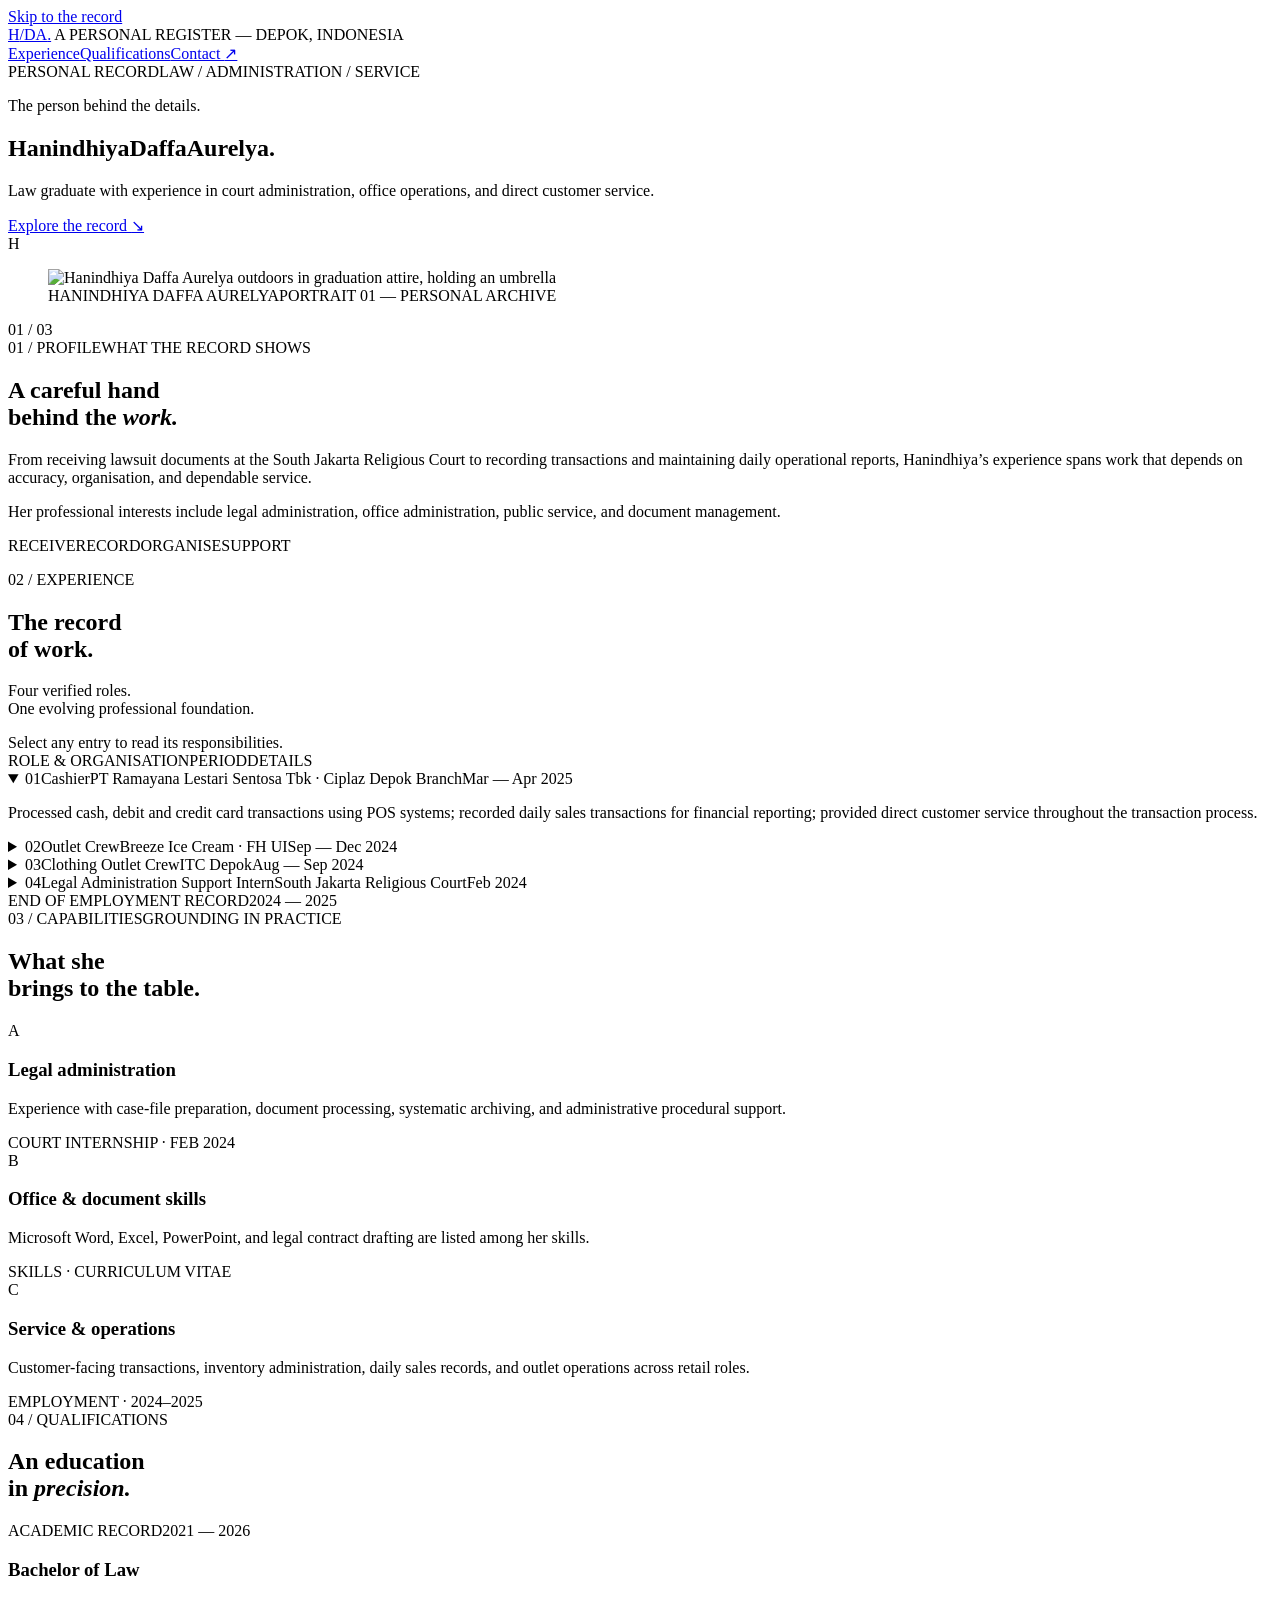
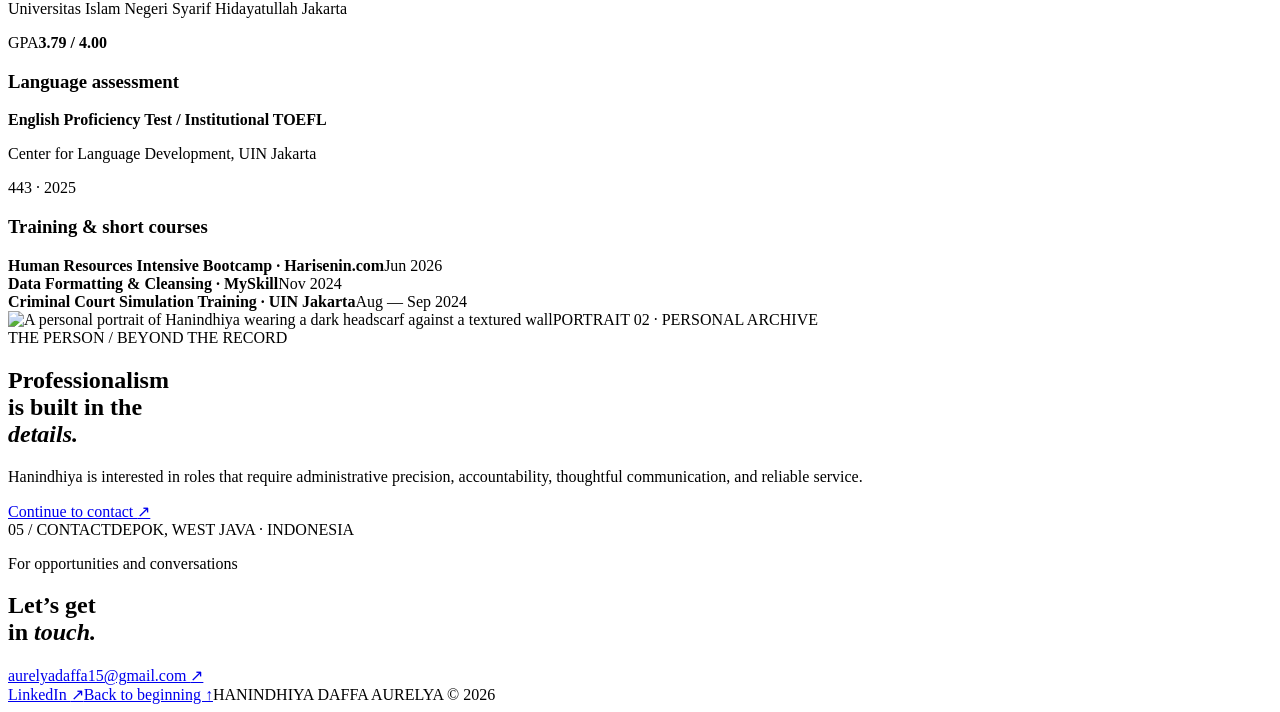
==== index.html @ 8f19258e "feat: initialize Hanindhiya Aurelya personal register" ====
<!doctype html>
<html lang="en">
<head>
  <meta charset="utf-8">
  <meta name="viewport" content="width=device-width, initial-scale=1">
  <meta name="theme-color" content="#27171e">
  <meta name="description" content="Hanindhiya Daffa Aurelya — law graduate with experience in legal administration, office operations and customer service. Explore her professional record and qualifications.">
  <meta name="color-scheme" content="light">
  <meta property="og:type" content="website">
  <meta property="og:title" content="Hanindhiya Daffa Aurelya — A Personal Register">
  <meta property="og:description" content="Legal administration, service and operations. An evidence-led professional record.">
  <meta property="og:image" content="assets/aurel-graduation.webp">
  <title>Hanindhiya Daffa Aurelya — Personal Register</title>
  <link rel="icon" type="image/svg+xml" href="assets/mark.svg">
  <link rel="preload" href="assets/aurel-graduation.webp" as="image" type="image/webp">
  <link rel="stylesheet" href="styles.css">
  <script src="app.js" defer></script>
</head>
<body>
  <a class="skip-link" href="#main">Skip to the record</a>
  <div class="read-progress" aria-hidden="true"><span id="read-progress"></span></div>
  <header class="site-header" id="top">
    <a class="wordmark" href="#top" aria-label="Hanindhiya Daffa Aurelya, return to top">H<span class="wordmark-split">/</span>DA<span class="wordmark-dot">.</span></a>
    <span class="header-context">A PERSONAL REGISTER <span class="header-dash">—</span> DEPOK, INDONESIA</span>
    <nav class="site-nav" aria-label="Primary navigation">
      <a href="#work">Experience</a><a href="#qualifications">Qualifications</a><a class="nav-contact" href="#contact">Contact <span aria-hidden="true">↗</span></a>
    </nav>
  </header>

  <main id="main">
    <section class="opening" aria-labelledby="client-name">
      <div class="opening-left">
        <div class="identity-topline"><span>PERSONAL RECORD</span><span>LAW / ADMINISTRATION / SERVICE</span></div>
        <div class="opening-title">
          <p class="introduction">The person behind the details.</p>
          <h1 id="client-name"><span>Hanindhiya</span><span>Daffa</span><span>Aurelya<span class="title-stop">.</span></span></h1>
        </div>
        <div class="opening-foot">
          <p>Law graduate with experience in court administration, office operations, and direct customer service.</p>
          <a class="text-action" href="#work">Explore the record <span aria-hidden="true">↘</span></a>
        </div>
      </div>
      <div class="opening-portrait">
        <div class="photo-backdrop" aria-hidden="true"><span class="ornament">H</span></div>
        <figure class="opening-figure">
          <img src="assets/aurel-graduation.webp" alt="Hanindhiya Daffa Aurelya outdoors in graduation attire, holding an umbrella" width="530" height="800" fetchpriority="high">
          <figcaption><span>HANINDHIYA DAFFA AURELYA</span><span>PORTRAIT 01 — PERSONAL ARCHIVE</span></figcaption>
        </figure>
        <span class="portrait-index" aria-hidden="true">01 / 03</span>
      </div>
    </section>

    <section class="statement" id="profile" aria-labelledby="statement-heading">
      <div class="statement-index"><span>01 / PROFILE</span><span>WHAT THE RECORD SHOWS</span></div>
      <div class="statement-content">
        <h2 id="statement-heading">A careful hand<br>behind the <em>work.</em></h2>
        <div class="statement-copy">
          <p>From receiving lawsuit documents at the South Jakarta Religious Court to recording transactions and maintaining daily operational reports, Hanindhiya’s experience spans work that depends on accuracy, organisation, and dependable service.</p>
          <p>Her professional interests include legal administration, office administration, public service, and document management.</p>
        </div>
      </div>
      <div class="statement-tail" aria-hidden="true"><span>RECEIVE</span><span>RECORD</span><span>ORGANISE</span><span>SUPPORT</span></div>
    </section>

    <section class="record-section" id="work" aria-labelledby="work-title">
      <div class="section-rail">
        <p class="rail-num">02 / EXPERIENCE</p>
        <h2 id="work-title">The record<br>of work<span class="red-stop">.</span></h2>
        <p class="rail-note">Four verified roles.<br>One evolving professional foundation.</p>
        <span class="rail-guidance">Select any entry to read its responsibilities.</span>
      </div>
      <div class="work-ledger">
        <div class="ledger-heading"><span>ROLE & ORGANISATION</span><span>PERIOD</span><span class="ledger-third">DETAILS</span></div>
        <details class="job" open>
          <summary><span class="job-main"><span class="job-count">01</span><span class="job-title">Cashier</span><span class="job-place">PT Ramayana Lestari Sentosa Tbk · Ciplaz Depok Branch</span></span><span class="job-date">Mar — Apr 2025</span><span class="job-toggle" aria-hidden="true"></span></summary>
          <div class="job-content"><p>Processed cash, debit and credit card transactions using POS systems; recorded daily sales transactions for financial reporting; provided direct customer service throughout the transaction process.</p></div>
        </details>
        <details class="job">
          <summary><span class="job-main"><span class="job-count">02</span><span class="job-title">Outlet Crew</span><span class="job-place">Breeze Ice Cream · FH UI</span></span><span class="job-date">Sep — Dec 2024</span><span class="job-toggle" aria-hidden="true"></span></summary>
          <div class="job-content"><p>Served customers, handled sales transactions, supported outlet operations, prepared daily inventory and sales reports, and collaborated with the service team to maintain an orderly space.</p></div>
        </details>
        <details class="job">
          <summary><span class="job-main"><span class="job-count">03</span><span class="job-title">Clothing Outlet Crew</span><span class="job-place">ITC Depok</span></span><span class="job-date">Aug — Sep 2024</span><span class="job-toggle" aria-hidden="true"></span></summary>
          <div class="job-content"><p>Supported day-to-day store operations, assisted customers and sales transactions, and compiled daily reports on inventory stock and sales outcomes.</p></div>
        </details>
        <details class="job">
          <summary><span class="job-main"><span class="job-count">04</span><span class="job-title">Legal Administration Support Intern</span><span class="job-place">South Jakarta Religious Court</span></span><span class="job-date">Feb 2024</span><span class="job-toggle" aria-hidden="true"></span></summary>
          <div class="job-content"><p>Assisted with receiving lawsuits and verifying document completeness. Prepared, processed, and managed case files; supported systematic document archiving and adherence to court administrative procedures.</p></div>
        </details>
        <div class="ledger-bottom"><span>END OF EMPLOYMENT RECORD</span><span>2024 — 2025</span></div>
      </div>
    </section>

    <section class="skills-section" id="practice" aria-labelledby="skills-title">
      <div class="skills-label"><span>03 / CAPABILITIES</span><span>GROUNDING IN PRACTICE</span></div>
      <h2 id="skills-title">What she<br>brings to the table.</h2>
      <div class="capability-grid">
        <article class="capability"><span class="capability-mark">A</span><h3>Legal administration</h3><p>Experience with case-file preparation, document processing, systematic archiving, and administrative procedural support.</p><span class="capability-proof">COURT INTERNSHIP · FEB 2024</span></article>
        <article class="capability"><span class="capability-mark">B</span><h3>Office & document skills</h3><p>Microsoft Word, Excel, PowerPoint, and legal contract drafting are listed among her skills.</p><span class="capability-proof">SKILLS · CURRICULUM VITAE</span></article>
        <article class="capability"><span class="capability-mark">C</span><h3>Service & operations</h3><p>Customer-facing transactions, inventory administration, daily sales records, and outlet operations across retail roles.</p><span class="capability-proof">EMPLOYMENT · 2024–2025</span></article>
      </div>
    </section>

    <section class="qualifications" id="qualifications" aria-labelledby="qual-title">
      <div class="qualification-header"><span>04 / QUALIFICATIONS</span><h2 id="qual-title">An education<br>in <em>precision.</em></h2></div>
      <div class="qualification-body">
        <div class="education-card"><div class="edu-heading"><span>ACADEMIC RECORD</span><span>2021 — 2026</span></div><h3>Bachelor of Law</h3><p>Universitas Islam Negeri Syarif Hidayatullah Jakarta</p><div class="gpa"><span>GPA</span><strong>3.79<span> / 4.00</span></strong></div></div>
        <div class="qual-detail">
          <div class="qual-block"><h3>Language assessment</h3><div class="qual-row"><div><strong>English Proficiency Test / Institutional TOEFL</strong><p>Center for Language Development, UIN Jakarta</p></div><span>443 · 2025</span></div></div>
          <div class="qual-block"><h3>Training & short courses</h3>
            <div class="qual-row"><strong>Human Resources Intensive Bootcamp · Harisenin.com</strong><span>Jun 2026</span></div>
            <div class="qual-row"><strong>Data Formatting & Cleansing · MySkill</strong><span>Nov 2024</span></div>
            <div class="qual-row"><strong>Criminal Court Simulation Training · UIN Jakarta</strong><span>Aug — Sep 2024</span></div>
          </div>
        </div>
      </div>
    </section>

    <section class="closer" aria-labelledby="closer-title">
      <div class="closer-photo"><img src="assets/aurel-portrait.webp" alt="A personal portrait of Hanindhiya wearing a dark headscarf against a textured wall" width="600" height="800" loading="lazy"><span>PORTRAIT 02 · PERSONAL ARCHIVE</span></div>
      <div class="closer-message"><span class="closer-index">THE PERSON / BEYOND THE RECORD</span><h2 id="closer-title">Professionalism<br>is built in the<br><em>details.</em></h2><p>Hanindhiya is interested in roles that require administrative precision, accountability, thoughtful communication, and reliable service.</p><a class="closer-link" href="#contact">Continue to contact <span aria-hidden="true">↗</span></a></div>
    </section>
  </main>

  <footer class="contact" id="contact">
    <div class="contact-top"><span>05 / CONTACT</span><span>DEPOK, WEST JAVA · INDONESIA</span></div>
    <div class="contact-main"><p>For opportunities and conversations</p><h2>Let’s get<br>in <em>touch.</em></h2><a class="email-link" href="mailto:aurelyadaffa15@gmail.com">aurelyadaffa15@gmail.com <span aria-hidden="true">↗</span></a></div>
    <div class="contact-bottom"><a href="https://www.linkedin.com/in/hanindhiya-daffa-aurelya" target="_blank" rel="noopener noreferrer">LinkedIn <span aria-hidden="true">↗</span></a><a href="#top">Back to beginning ↑</a><span>HANINDHIYA DAFFA AURELYA © <span id="year">2026</span></span></div>
  </footer>
</body>
</html>
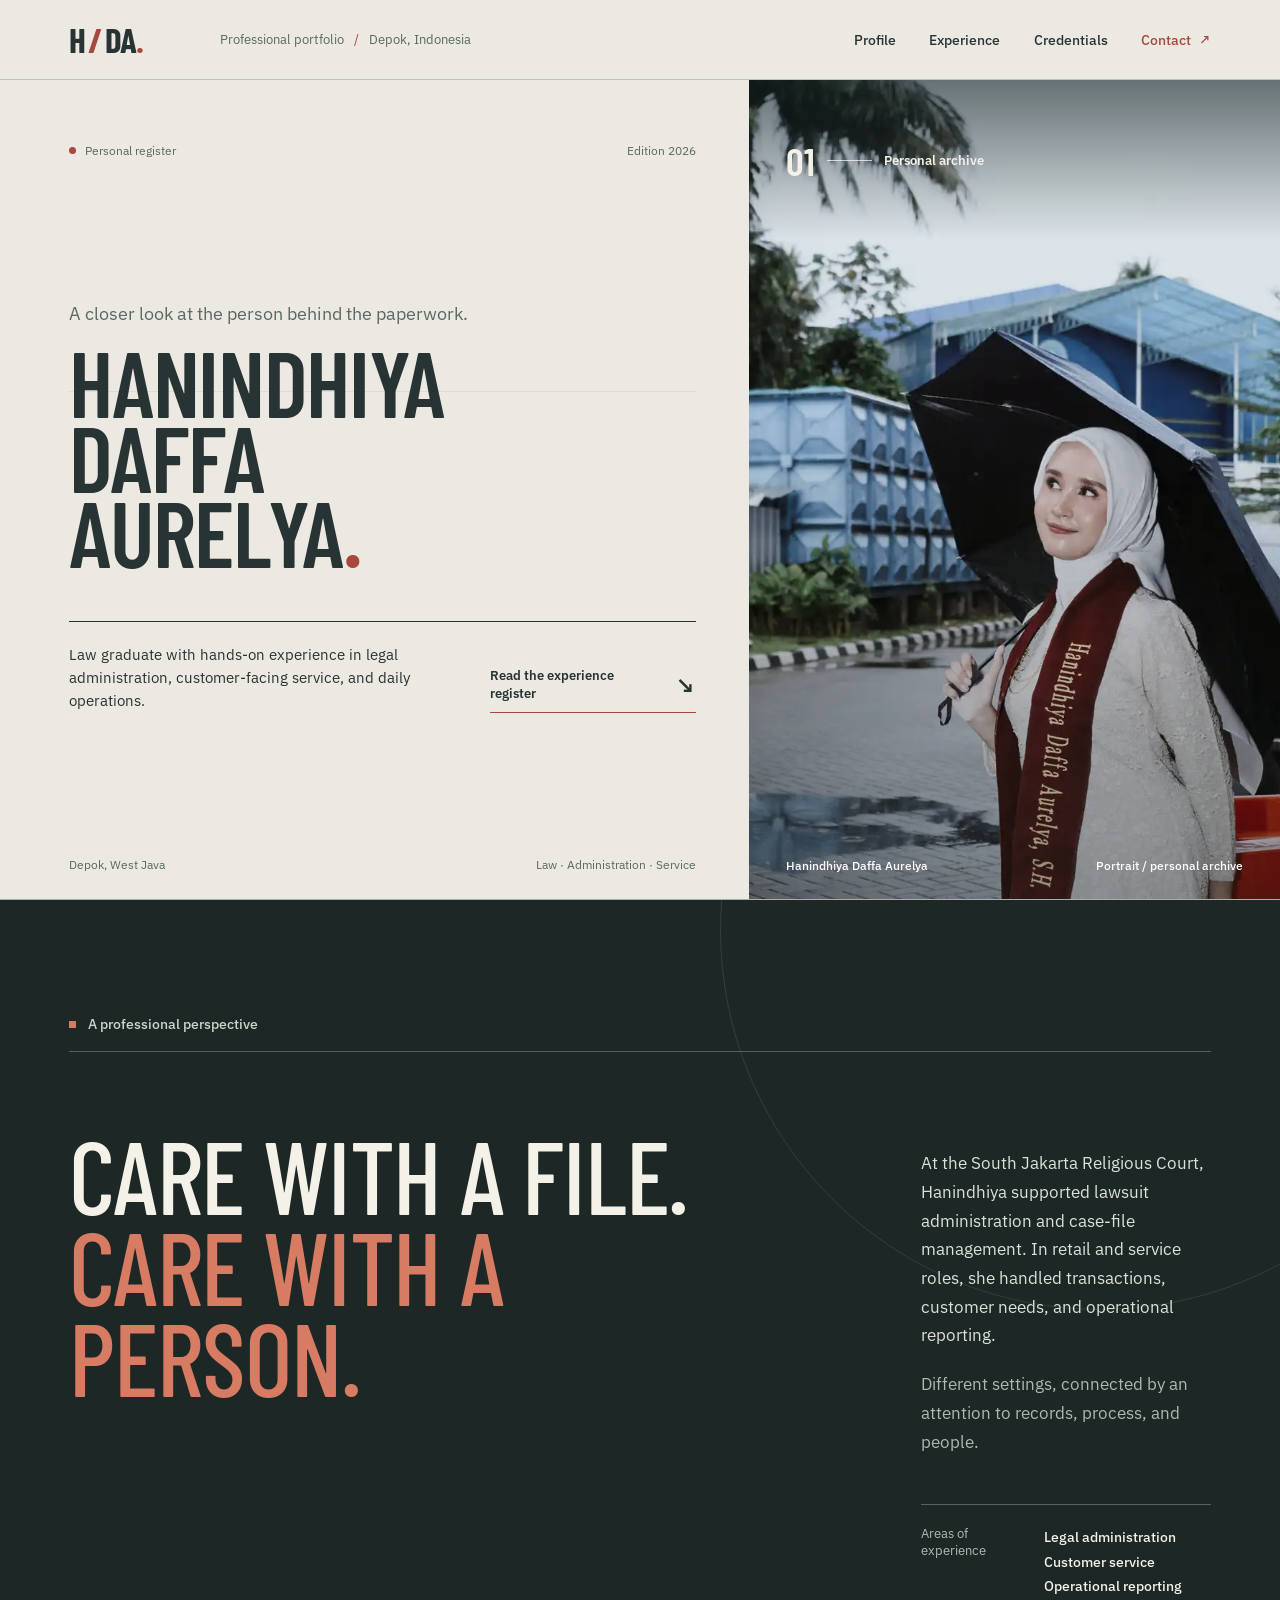
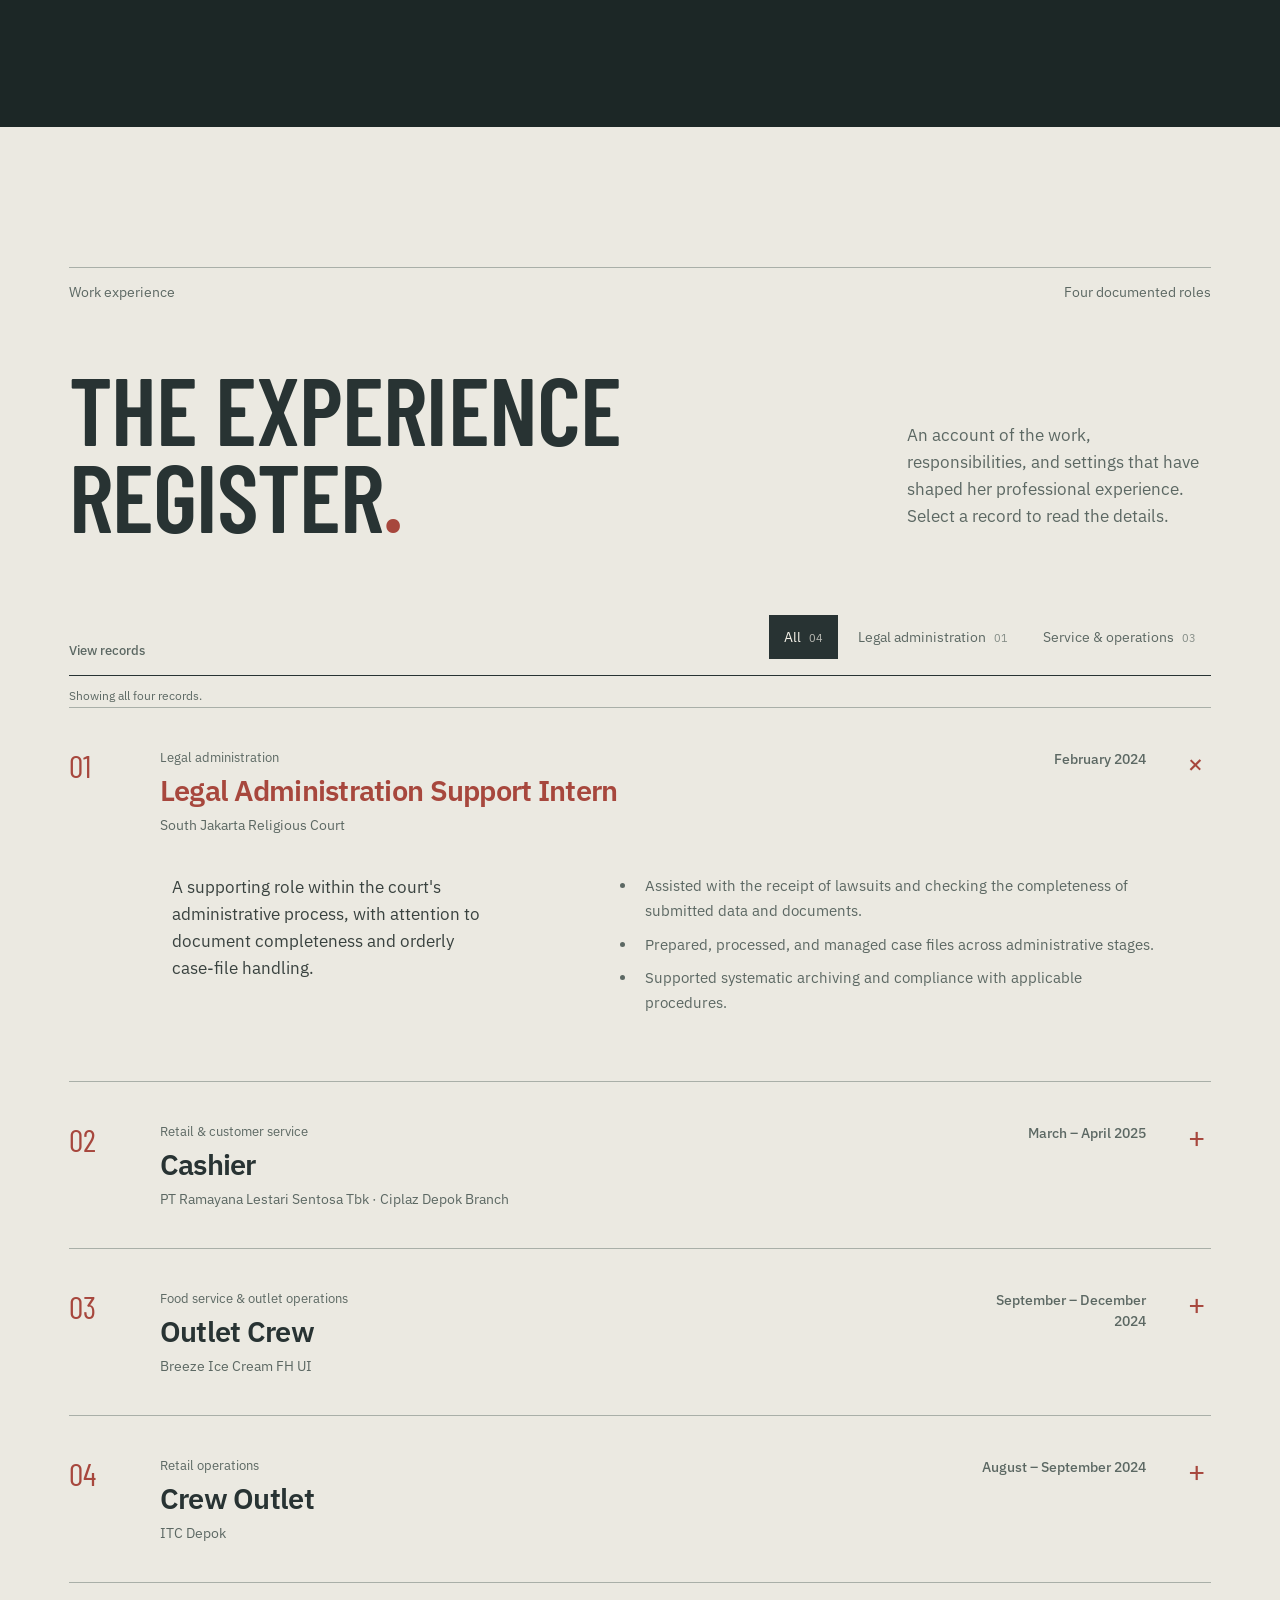
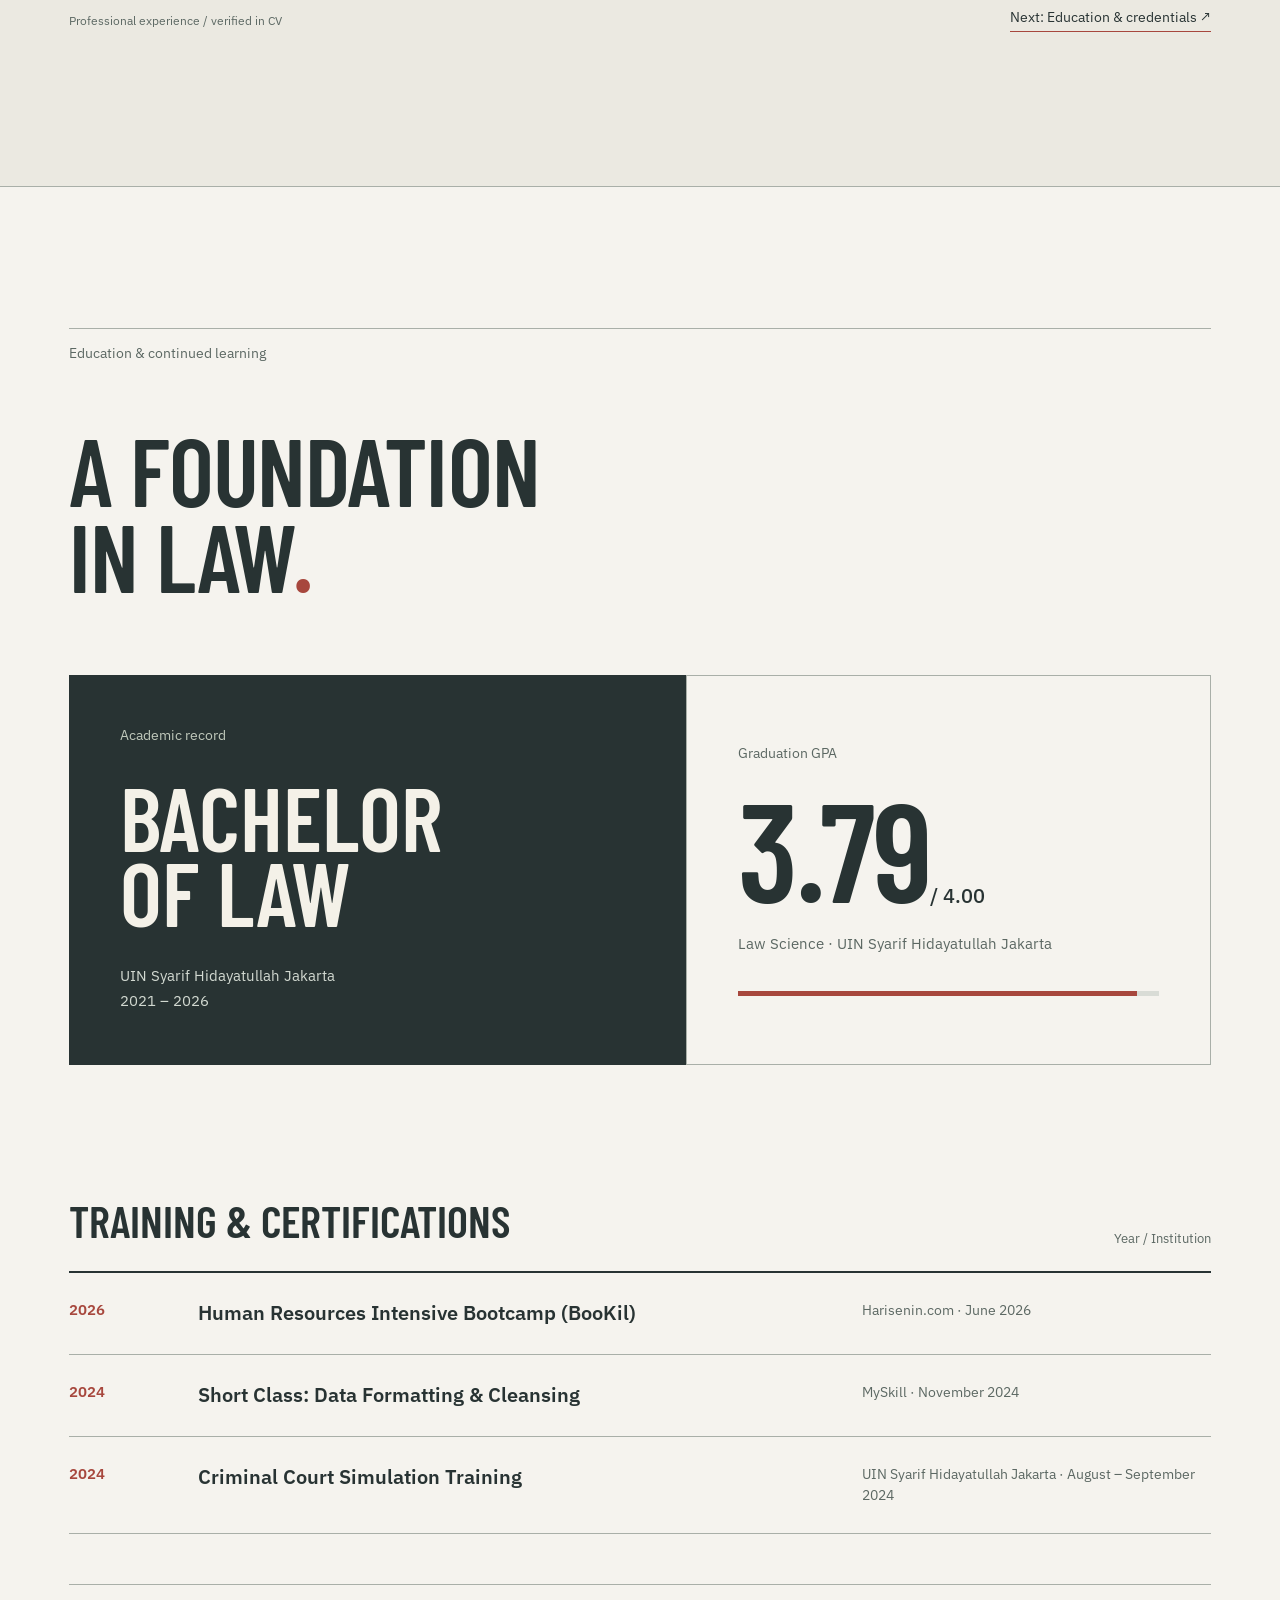
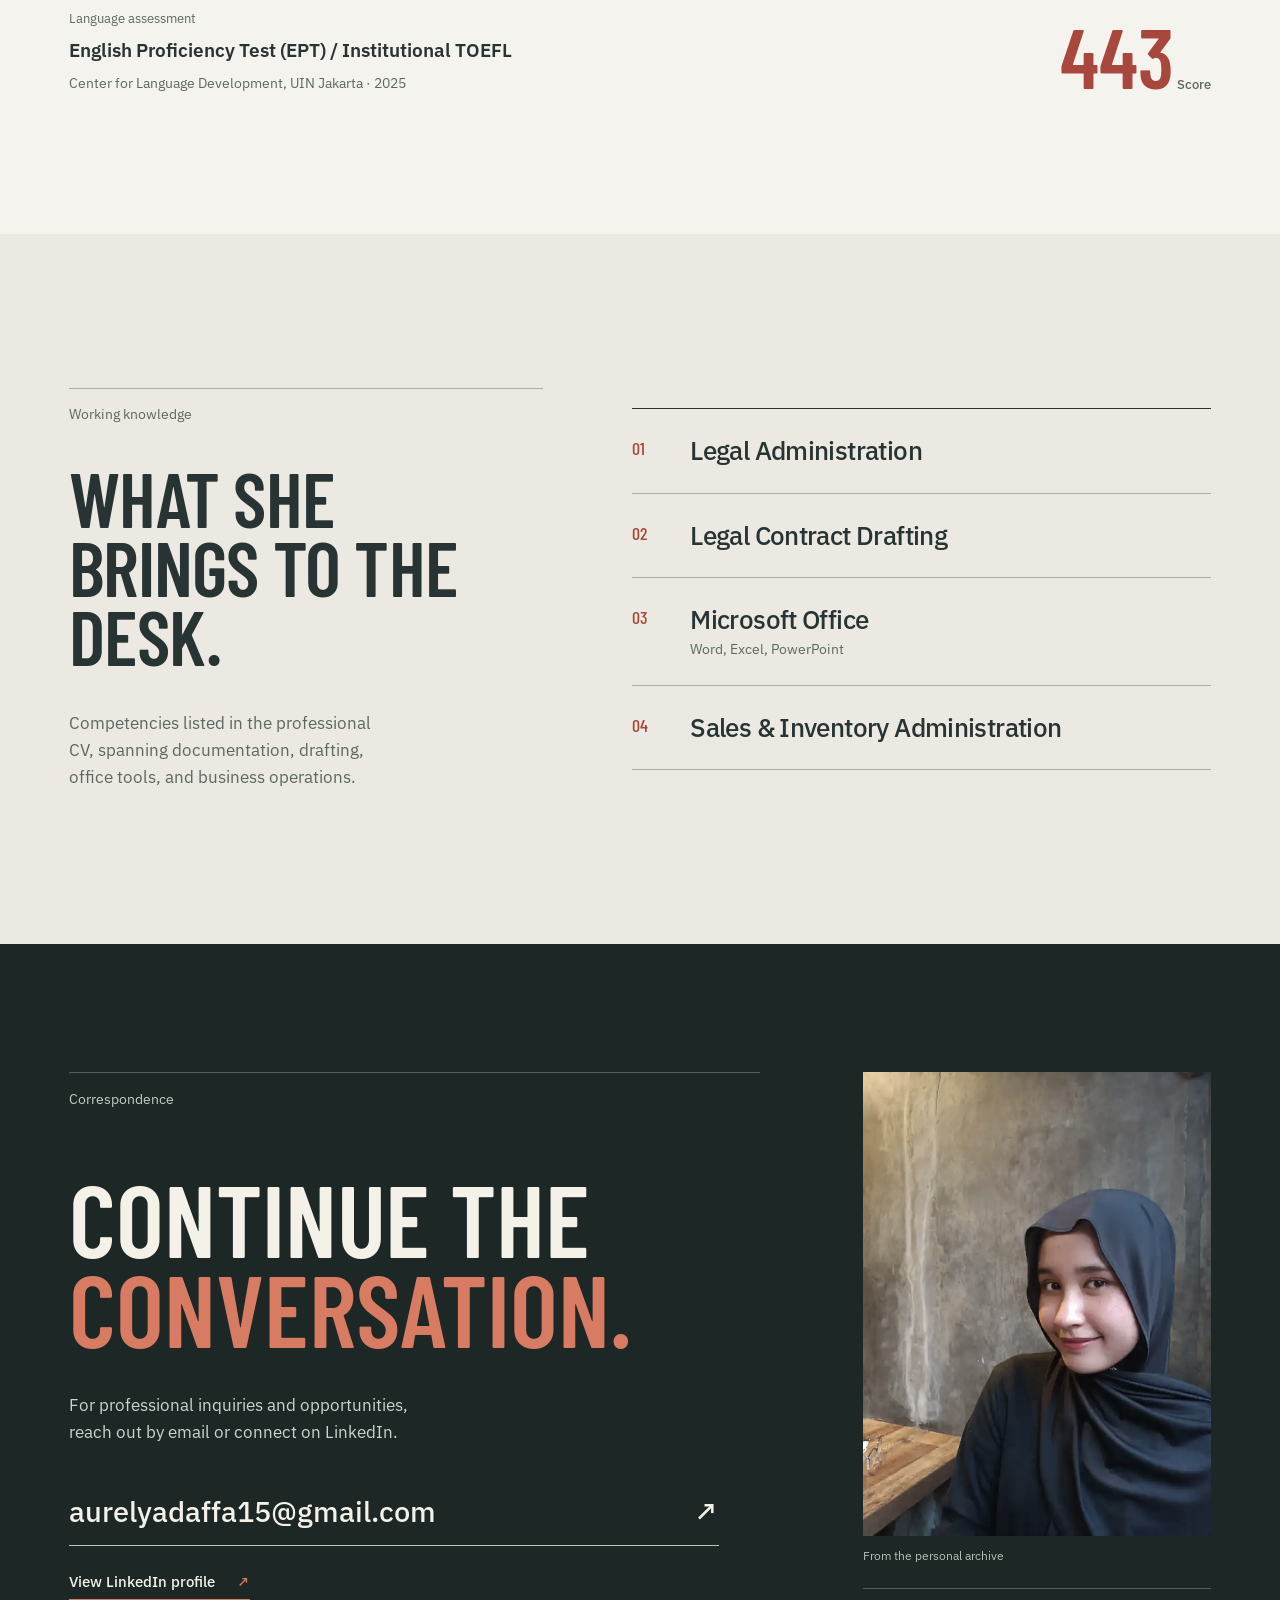
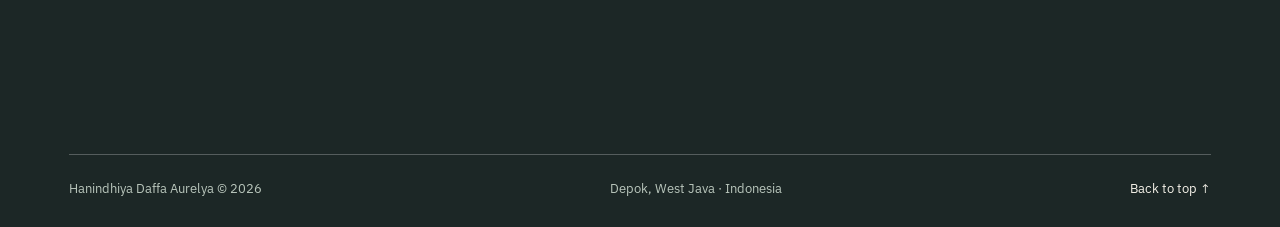
==== commit 8fabde52: "feat: deliver Aurelya professional register portfolio with verified CV content and Design OS QA" ====
--- a/index.html
+++ b/index.html
@@ -3,129 +3,128 @@
 <head>
   <meta charset="utf-8">
   <meta name="viewport" content="width=device-width, initial-scale=1">
-  <meta name="theme-color" content="#27171e">
-  <meta name="description" content="Hanindhiya Daffa Aurelya — law graduate with experience in legal administration, office operations and customer service. Explore her professional record and qualifications.">
-  <meta name="color-scheme" content="light">
+  <meta name="theme-color" content="#ebe9e1">
+  <meta name="description" content="Hanindhiya Daffa Aurelya is a law graduate from UIN Syarif Hidayatullah Jakarta with experience in court administration, customer service, and operations.">
   <meta property="og:type" content="website">
-  <meta property="og:title" content="Hanindhiya Daffa Aurelya — A Personal Register">
-  <meta property="og:description" content="Legal administration, service and operations. An evidence-led professional record.">
-  <meta property="og:image" content="assets/aurel-graduation.webp">
-  <title>Hanindhiya Daffa Aurelya — Personal Register</title>
+  <meta property="og:title" content="Hanindhiya Daffa Aurelya — The Personal Register">
+  <meta property="og:description" content="A professional record of legal administration, service and operations.">
+  <meta property="og:image" content="assets/aurelya-portrait.webp">
+  <title>Hanindhiya Daffa Aurelya — The Personal Register</title>
   <link rel="icon" type="image/svg+xml" href="assets/mark.svg">
-  <link rel="preload" href="assets/aurel-graduation.webp" as="image" type="image/webp">
+  <link rel="preconnect" href="https://fonts.googleapis.com">
+  <link rel="preconnect" href="https://fonts.gstatic.com" crossorigin>
+  <link href="https://fonts.googleapis.com/css2?family=Barlow+Condensed:wght@500;600;700&family=IBM+Plex+Sans:wght@400;500;600;700&display=swap" rel="stylesheet">
+  <link rel="preload" href="assets/aurelya-portrait.webp" as="image" type="image/webp">
   <link rel="stylesheet" href="styles.css">
   <script src="app.js" defer></script>
 </head>
 <body>
-  <a class="skip-link" href="#main">Skip to the record</a>
-  <div class="read-progress" aria-hidden="true"><span id="read-progress"></span></div>
+  <a class="skip-link" href="#main">Skip to main content</a>
+  <div class="reading-track" aria-hidden="true"><span id="reading-progress"></span></div>
   <header class="site-header" id="top">
-    <a class="wordmark" href="#top" aria-label="Hanindhiya Daffa Aurelya, return to top">H<span class="wordmark-split">/</span>DA<span class="wordmark-dot">.</span></a>
-    <span class="header-context">A PERSONAL REGISTER <span class="header-dash">—</span> DEPOK, INDONESIA</span>
-    <nav class="site-nav" aria-label="Primary navigation">
-      <a href="#work">Experience</a><a href="#qualifications">Qualifications</a><a class="nav-contact" href="#contact">Contact <span aria-hidden="true">↗</span></a>
+    <a class="brand" href="#top" aria-label="Hanindhiya Daffa Aurelya, home">H<span class="brand-divider">/</span>DA<span class="brand-period">.</span></a>
+    <p class="header-note">Professional portfolio <span aria-hidden="true">/</span> Depok, Indonesia</p>
+    <nav class="main-nav" id="main-nav" aria-label="Main navigation">
+      <a href="#profile">Profile</a>
+      <a href="#experience">Experience</a>
+      <a href="#credentials">Credentials</a>
+      <a class="nav-last" href="#contact">Contact <span aria-hidden="true">↗</span></a>
     </nav>
+    <button class="menu-button" id="menu-button" type="button" aria-controls="main-nav" aria-expanded="false"><span class="menu-text">Menu</span><span class="menu-symbol" aria-hidden="true">☰</span></button>
   </header>
-
   <main id="main">
-    <section class="opening" aria-labelledby="client-name">
-      <div class="opening-left">
-        <div class="identity-topline"><span>PERSONAL RECORD</span><span>LAW / ADMINISTRATION / SERVICE</span></div>
-        <div class="opening-title">
-          <p class="introduction">The person behind the details.</p>
-          <h1 id="client-name"><span>Hanindhiya</span><span>Daffa</span><span>Aurelya<span class="title-stop">.</span></span></h1>
+    <section class="hero" aria-labelledby="hero-name">
+      <div class="hero-copy">
+        <div class="hero-kicker"><span>Personal register</span><span>Edition 2026</span></div>
+        <p class="hero-preface">A closer look at the person behind the paperwork.</p>
+        <h1 id="hero-name"><span>Hanindhiya</span><span>Daffa</span><span>Aurelya<span class="name-dot">.</span></span></h1>
+        <div class="hero-description">
+          <p>Law graduate with hands-on experience in legal administration, customer-facing service, and daily operations.</p>
+          <a class="direction-link" href="#experience"><span>Read the experience register</span><span class="direction-arrow" aria-hidden="true">↘</span></a>
         </div>
-        <div class="opening-foot">
-          <p>Law graduate with experience in court administration, office operations, and direct customer service.</p>
-          <a class="text-action" href="#work">Explore the record <span aria-hidden="true">↘</span></a>
-        </div>
+        <div class="hero-bottomline"><span>Depok, West Java</span><span>Law · Administration · Service</span></div>
       </div>
-      <div class="opening-portrait">
-        <div class="photo-backdrop" aria-hidden="true"><span class="ornament">H</span></div>
-        <figure class="opening-figure">
-          <img src="assets/aurel-graduation.webp" alt="Hanindhiya Daffa Aurelya outdoors in graduation attire, holding an umbrella" width="530" height="800" fetchpriority="high">
-          <figcaption><span>HANINDHIYA DAFFA AURELYA</span><span>PORTRAIT 01 — PERSONAL ARCHIVE</span></figcaption>
-        </figure>
-        <span class="portrait-index" aria-hidden="true">01 / 03</span>
-      </div>
+      <figure class="hero-portrait">
+        <img src="assets/aurelya-portrait.webp" width="756" height="1140" alt="Hanindhiya Daffa Aurelya in graduation attire, standing outside with an umbrella" fetchpriority="high">
+        <div class="portrait-marker" aria-hidden="true"><span>01</span><span class="marker-line"></span><span>Personal archive</span></div>
+        <figcaption><span>Hanindhiya Daffa Aurelya</span><span>Portrait / personal archive</span></figcaption>
+      </figure>
     </section>
 
-    <section class="statement" id="profile" aria-labelledby="statement-heading">
-      <div class="statement-index"><span>01 / PROFILE</span><span>WHAT THE RECORD SHOWS</span></div>
-      <div class="statement-content">
-        <h2 id="statement-heading">A careful hand<br>behind the <em>work.</em></h2>
-        <div class="statement-copy">
-          <p>From receiving lawsuit documents at the South Jakarta Religious Court to recording transactions and maintaining daily operational reports, Hanindhiya’s experience spans work that depends on accuracy, organisation, and dependable service.</p>
-          <p>Her professional interests include legal administration, office administration, public service, and document management.</p>
-        </div>
-      </div>
-      <div class="statement-tail" aria-hidden="true"><span>RECEIVE</span><span>RECORD</span><span>ORGANISE</span><span>SUPPORT</span></div>
-    </section>
-
-    <section class="record-section" id="work" aria-labelledby="work-title">
-      <div class="section-rail">
-        <p class="rail-num">02 / EXPERIENCE</p>
-        <h2 id="work-title">The record<br>of work<span class="red-stop">.</span></h2>
-        <p class="rail-note">Four verified roles.<br>One evolving professional foundation.</p>
-        <span class="rail-guidance">Select any entry to read its responsibilities.</span>
-      </div>
-      <div class="work-ledger">
-        <div class="ledger-heading"><span>ROLE & ORGANISATION</span><span>PERIOD</span><span class="ledger-third">DETAILS</span></div>
-        <details class="job" open>
-          <summary><span class="job-main"><span class="job-count">01</span><span class="job-title">Cashier</span><span class="job-place">PT Ramayana Lestari Sentosa Tbk · Ciplaz Depok Branch</span></span><span class="job-date">Mar — Apr 2025</span><span class="job-toggle" aria-hidden="true"></span></summary>
-          <div class="job-content"><p>Processed cash, debit and credit card transactions using POS systems; recorded daily sales transactions for financial reporting; provided direct customer service throughout the transaction process.</p></div>
-        </details>
-        <details class="job">
-          <summary><span class="job-main"><span class="job-count">02</span><span class="job-title">Outlet Crew</span><span class="job-place">Breeze Ice Cream · FH UI</span></span><span class="job-date">Sep — Dec 2024</span><span class="job-toggle" aria-hidden="true"></span></summary>
-          <div class="job-content"><p>Served customers, handled sales transactions, supported outlet operations, prepared daily inventory and sales reports, and collaborated with the service team to maintain an orderly space.</p></div>
-        </details>
-        <details class="job">
-          <summary><span class="job-main"><span class="job-count">03</span><span class="job-title">Clothing Outlet Crew</span><span class="job-place">ITC Depok</span></span><span class="job-date">Aug — Sep 2024</span><span class="job-toggle" aria-hidden="true"></span></summary>
-          <div class="job-content"><p>Supported day-to-day store operations, assisted customers and sales transactions, and compiled daily reports on inventory stock and sales outcomes.</p></div>
-        </details>
-        <details class="job">
-          <summary><span class="job-main"><span class="job-count">04</span><span class="job-title">Legal Administration Support Intern</span><span class="job-place">South Jakarta Religious Court</span></span><span class="job-date">Feb 2024</span><span class="job-toggle" aria-hidden="true"></span></summary>
-          <div class="job-content"><p>Assisted with receiving lawsuits and verifying document completeness. Prepared, processed, and managed case files; supported systematic document archiving and adherence to court administrative procedures.</p></div>
-        </details>
-        <div class="ledger-bottom"><span>END OF EMPLOYMENT RECORD</span><span>2024 — 2025</span></div>
-      </div>
-    </section>
-
-    <section class="skills-section" id="practice" aria-labelledby="skills-title">
-      <div class="skills-label"><span>03 / CAPABILITIES</span><span>GROUNDING IN PRACTICE</span></div>
-      <h2 id="skills-title">What she<br>brings to the table.</h2>
-      <div class="capability-grid">
-        <article class="capability"><span class="capability-mark">A</span><h3>Legal administration</h3><p>Experience with case-file preparation, document processing, systematic archiving, and administrative procedural support.</p><span class="capability-proof">COURT INTERNSHIP · FEB 2024</span></article>
-        <article class="capability"><span class="capability-mark">B</span><h3>Office & document skills</h3><p>Microsoft Word, Excel, PowerPoint, and legal contract drafting are listed among her skills.</p><span class="capability-proof">SKILLS · CURRICULUM VITAE</span></article>
-        <article class="capability"><span class="capability-mark">C</span><h3>Service & operations</h3><p>Customer-facing transactions, inventory administration, daily sales records, and outlet operations across retail roles.</p><span class="capability-proof">EMPLOYMENT · 2024–2025</span></article>
-      </div>
-    </section>
-
-    <section class="qualifications" id="qualifications" aria-labelledby="qual-title">
-      <div class="qualification-header"><span>04 / QUALIFICATIONS</span><h2 id="qual-title">An education<br>in <em>precision.</em></h2></div>
-      <div class="qualification-body">
-        <div class="education-card"><div class="edu-heading"><span>ACADEMIC RECORD</span><span>2021 — 2026</span></div><h3>Bachelor of Law</h3><p>Universitas Islam Negeri Syarif Hidayatullah Jakarta</p><div class="gpa"><span>GPA</span><strong>3.79<span> / 4.00</span></strong></div></div>
-        <div class="qual-detail">
-          <div class="qual-block"><h3>Language assessment</h3><div class="qual-row"><div><strong>English Proficiency Test / Institutional TOEFL</strong><p>Center for Language Development, UIN Jakarta</p></div><span>443 · 2025</span></div></div>
-          <div class="qual-block"><h3>Training & short courses</h3>
-            <div class="qual-row"><strong>Human Resources Intensive Bootcamp · Harisenin.com</strong><span>Jun 2026</span></div>
-            <div class="qual-row"><strong>Data Formatting & Cleansing · MySkill</strong><span>Nov 2024</span></div>
-            <div class="qual-row"><strong>Criminal Court Simulation Training · UIN Jakarta</strong><span>Aug — Sep 2024</span></div>
-          </div>
+    <section class="profile-band" id="profile" aria-labelledby="profile-heading">
+      <div class="band-index"><span class="index-dot" aria-hidden="true"></span> A professional perspective</div>
+      <div class="profile-grid">
+        <h2 id="profile-heading">Care with a file.<br><em>Care with a person.</em></h2>
+        <div class="profile-right">
+          <p>At the South Jakarta Religious Court, Hanindhiya supported lawsuit administration and case-file management. In retail and service roles, she handled transactions, customer needs, and operational reporting.</p>
+          <p>Different settings, connected by an attention to records, process, and people.</p>
+          <div class="profile-signature"><span>Areas of experience</span><strong>Legal administration<br>Customer service<br>Operational reporting</strong></div>
         </div>
       </div>
     </section>
 
-    <section class="closer" aria-labelledby="closer-title">
-      <div class="closer-photo"><img src="assets/aurel-portrait.webp" alt="A personal portrait of Hanindhiya wearing a dark headscarf against a textured wall" width="600" height="800" loading="lazy"><span>PORTRAIT 02 · PERSONAL ARCHIVE</span></div>
-      <div class="closer-message"><span class="closer-index">THE PERSON / BEYOND THE RECORD</span><h2 id="closer-title">Professionalism<br>is built in the<br><em>details.</em></h2><p>Hanindhiya is interested in roles that require administrative precision, accountability, thoughtful communication, and reliable service.</p><a class="closer-link" href="#contact">Continue to contact <span aria-hidden="true">↗</span></a></div>
+    <section class="experience section-wrap" id="experience" aria-labelledby="experience-heading">
+      <div class="section-heading">
+        <div class="section-top"><span>Work experience</span><span>Four documented roles</span></div>
+        <div class="section-heading-grid"><h2 id="experience-heading">The experience<br>register<span class="heading-period">.</span></h2><p>An account of the work, responsibilities, and settings that have shaped her professional experience. Select a record to read the details.</p></div>
+      </div>
+      <div class="filter-wrap" role="group" aria-label="Filter work experience">
+        <span class="filter-label">View records</span>
+        <div class="filter-buttons">
+          <button type="button" class="filter-button is-selected" data-filter="all" aria-pressed="true">All <small>04</small></button>
+          <button type="button" class="filter-button" data-filter="legal" aria-pressed="false">Legal administration <small>01</small></button>
+          <button type="button" class="filter-button" data-filter="service" aria-pressed="false">Service &amp; operations <small>03</small></button>
+        </div>
+      </div>
+      <p class="filter-status" id="filter-status" aria-live="polite">Showing all four records.</p>
+      <div class="register" id="work-register">
+        <details class="record" data-category="legal" open>
+          <summary><span class="record-number">01</span><span class="record-identity"><span class="record-sector">Legal administration</span><strong>Legal Administration Support Intern</strong><span class="record-place">South Jakarta Religious Court</span></span><span class="record-date">February 2024</span><span class="record-toggle" aria-hidden="true">+</span></summary>
+          <div class="record-detail"><div class="record-detail-intro">A supporting role within the court's administrative process, with attention to document completeness and orderly case-file handling.</div><ul><li>Assisted with the receipt of lawsuits and checking the completeness of submitted data and documents.</li><li>Prepared, processed, and managed case files across administrative stages.</li><li>Supported systematic archiving and compliance with applicable procedures.</li></ul></div>
+        </details>
+        <details class="record" data-category="service">
+          <summary><span class="record-number">02</span><span class="record-identity"><span class="record-sector">Retail &amp; customer service</span><strong>Cashier</strong><span class="record-place">PT Ramayana Lestari Sentosa Tbk · Ciplaz Depok Branch</span></span><span class="record-date">March – April 2025</span><span class="record-toggle" aria-hidden="true">+</span></summary>
+          <div class="record-detail"><div class="record-detail-intro">Daily customer transactions and transaction records in a retail environment.</div><ul><li>Operated POS machines for cash, debit, and credit transactions.</li><li>Recorded daily sales transactions for reporting.</li><li>Delivered direct customer service during checkout.</li></ul></div>
+        </details>
+        <details class="record" data-category="service">
+          <summary><span class="record-number">03</span><span class="record-identity"><span class="record-sector">Food service &amp; outlet operations</span><strong>Outlet Crew</strong><span class="record-place">Breeze Ice Cream FH UI</span></span><span class="record-date">September – December 2024</span><span class="record-toggle" aria-hidden="true">+</span></summary>
+          <div class="record-detail"><div class="record-detail-intro">Front-of-house service combined with daily outlet administration.</div><ul><li>Served customers and responded to their needs.</li><li>Handled transactions, supported outlet operations, and prepared inventory and sales reports.</li><li>Maintained the outlet environment and worked with the service team.</li></ul></div>
+        </details>
+        <details class="record" data-category="service">
+          <summary><span class="record-number">04</span><span class="record-identity"><span class="record-sector">Retail operations</span><strong>Crew Outlet</strong><span class="record-place">ITC Depok</span></span><span class="record-date">August – September 2024</span><span class="record-toggle" aria-hidden="true">+</span></summary>
+          <div class="record-detail"><div class="record-detail-intro">Store-floor operations and support for customer transactions and daily reporting.</div><ul><li>Supported clothing-store operations and customer service.</li><li>Assisted sales transactions and shopping experience.</li><li>Compiled daily stock and sales reports.</li></ul></div>
+        </details>
+      </div>
+      <div class="register-bottom"><span>Professional experience / verified in CV</span><a href="#credentials" class="underlined-link">Next: Education &amp; credentials <span aria-hidden="true">↗</span></a></div>
     </section>
+
+    <section class="credentials" id="credentials" aria-labelledby="credentials-heading">
+      <div class="credentials-head section-wrap"><span>Education &amp; continued learning</span><h2 id="credentials-heading">A foundation<br>in law<span class="heading-period">.</span></h2></div>
+      <div class="education-grid section-wrap">
+        <div class="education-statement"><span class="education-label">Academic record</span><strong class="education-degree">Bachelor<br>of Law</strong><p>UIN Syarif Hidayatullah Jakarta<br>2021 – 2026</p></div>
+        <div class="education-score"><span class="score-top">Graduation GPA</span><strong>3.79<span>/ 4.00</span></strong><p>Law Science · UIN Syarif Hidayatullah Jakarta</p><div class="score-rule" aria-hidden="true"><span></span></div></div>
+      </div>
+      <div class="credentials-table section-wrap">
+        <div class="credentials-table-head"><h3>Training &amp; certifications</h3><span>Year / Institution</span></div>
+        <div class="credential-row"><span>2026</span><strong>Human Resources Intensive Bootcamp (BooKil)</strong><span>Harisenin.com · June 2026</span></div>
+        <div class="credential-row"><span>2024</span><strong>Short Class: Data Formatting &amp; Cleansing</strong><span>MySkill · November 2024</span></div>
+        <div class="credential-row"><span>2024</span><strong>Criminal Court Simulation Training</strong><span>UIN Syarif Hidayatullah Jakarta · August – September 2024</span></div>
+        <div class="language-row"><div><span>Language assessment</span><strong>English Proficiency Test (EPT) / Institutional TOEFL</strong><p>Center for Language Development, UIN Jakarta · 2025</p></div><strong class="language-score">443<span> Score</span></strong></div>
+      </div>
+    </section>
+
+    <section class="skills section-wrap" id="skills" aria-labelledby="skills-heading">
+      <div class="skills-left"><span>Working knowledge</span><h2 id="skills-heading">What she<br>brings to the desk.</h2><p>Competencies listed in the professional CV, spanning documentation, drafting, office tools, and business operations.</p></div>
+      <div class="skill-lines" aria-label="Skills listed in CV"><div><span>01</span>Legal Administration</div><div><span>02</span>Legal Contract Drafting</div><div><span>03</span>Microsoft Office <small>Word, Excel, PowerPoint</small></div><div><span>04</span>Sales &amp; Inventory Administration</div></div>
+    </section>
+
+    <footer class="contact" id="contact">
+      <div class="contact-grid section-wrap">
+        <div class="contact-main"><span class="contact-overline">Correspondence</span><h2>Continue the<br><span>conversation.</span></h2><p>For professional inquiries and opportunities, reach out by email or connect on LinkedIn.</p><a class="contact-email" href="mailto:aurelyadaffa15@gmail.com">aurelyadaffa15@gmail.com <span aria-hidden="true">↗</span></a><a class="contact-linkedin" href="https://www.linkedin.com/in/hanindhiya-daffa-aurelya" target="_blank" rel="noopener noreferrer">View LinkedIn profile <span aria-hidden="true">↗</span></a></div>
+        <figure class="contact-portrait"><img src="assets/aurelya-candid.webp" loading="lazy" width="619" height="825" alt="Portrait of Hanindhiya Daffa Aurelya wearing a dark hijab, seated indoors"><figcaption>From the personal archive</figcaption></figure>
+      </div>
+      <div class="contact-bottom section-wrap"><span>Hanindhiya Daffa Aurelya © <span id="copyright-year">2026</span></span><span>Depok, West Java · Indonesia</span><a href="#top">Back to top ↑</a></div>
+    </footer>
   </main>
-
-  <footer class="contact" id="contact">
-    <div class="contact-top"><span>05 / CONTACT</span><span>DEPOK, WEST JAVA · INDONESIA</span></div>
-    <div class="contact-main"><p>For opportunities and conversations</p><h2>Let’s get<br>in <em>touch.</em></h2><a class="email-link" href="mailto:aurelyadaffa15@gmail.com">aurelyadaffa15@gmail.com <span aria-hidden="true">↗</span></a></div>
-    <div class="contact-bottom"><a href="https://www.linkedin.com/in/hanindhiya-daffa-aurelya" target="_blank" rel="noopener noreferrer">LinkedIn <span aria-hidden="true">↗</span></a><a href="#top">Back to beginning ↑</a><span>HANINDHIYA DAFFA AURELYA © <span id="year">2026</span></span></div>
-  </footer>
 </body>
 </html>
--- a/styles.css
+++ b/styles.css
@@ -0,0 +1,22 @@
+:root{--paper:#ebe9e1;--paper2:#f5f3ee;--ink:#283333;--ink2:#39423f;--muted:#5c6863;--line:#a9afa8;--red:#a7473d;--dark:#1c2726;--light:#f4f1e8;--gutter:clamp(21px,5.4vw,96px);--sans:'IBM Plex Sans',Arial,Helvetica,sans-serif;--condensed:'Barlow Condensed','Liberation Sans Narrow','Nimbus Sans Narrow','Arial Narrow',Impact,sans-serif}
+*,*:before,*:after{box-sizing:border-box}html{scroll-behavior:smooth;scroll-padding-top:88px}body{margin:0;min-width:320px;background:var(--paper);color:var(--ink);font-family:var(--sans);font-size:16px;-webkit-font-smoothing:antialiased}a{color:inherit;text-decoration:none}img{max-width:100%;display:block}button{font:inherit;cursor:pointer}button:focus-visible,a:focus-visible,summary:focus-visible{outline:3px solid var(--red);outline-offset:5px}::selection{color:#fff;background:var(--red)}h1,h2,h3,p,figure{margin:0}h1,h2,h3{font-weight:inherit}.section-wrap{width:min(100% - 2*var(--gutter),1510px);margin-inline:auto}.skip-link{position:fixed;z-index:300;top:-99px;left:12px;background:var(--ink);color:#fff;padding:14px 20px}.skip-link:focus{top:12px}.reading-track{position:fixed;z-index:1000;top:0;left:0;right:0;height:3px;pointer-events:none}.reading-track span{display:block;background:var(--red);width:100%;height:100%;transform:scaleX(0);transform-origin:left;will-change:transform}
+.site-header{height:80px;display:flex;justify-content:space-between;align-items:center;gap:25px;padding:0 var(--gutter);border-bottom:1px solid rgba(40,51,51,.22);background:rgba(235,233,225,.96);position:sticky;top:0;z-index:101;backdrop-filter:blur(12px)}.brand{font-family:var(--condensed);font-size:35px;font-weight:700;letter-spacing:-.02em;line-height:1;white-space:nowrap}.brand-divider{color:var(--red);margin:0 .07em}.brand-period{color:var(--red)}.header-note{margin-right:auto;margin-left:clamp(12px,4vw,84px);font-size:13px;color:var(--muted)}.header-note span{padding:0 7px;color:var(--red)}.main-nav{display:flex;align-items:center;gap:clamp(16px,2.6vw,45px)}.main-nav a{font-size:14px;font-weight:500;position:relative;padding:12px 0;white-space:nowrap}.main-nav a:after{content:"";position:absolute;height:1px;bottom:6px;left:0;right:100%;background:var(--red);transition:right .25s}.main-nav a:hover:after,.main-nav a:focus-visible:after{right:0}.main-nav .nav-last{color:var(--red)}.main-nav .nav-last span{padding-left:5px}.menu-button{display:none;background:none;border:0;color:var(--ink);padding:13px;align-items:center;gap:12px;font-weight:600}.menu-symbol{font-size:21px;line-height:1}
+.hero{display:grid;grid-template-columns:minmax(0,1.17fr) minmax(0,.83fr);min-height:min(830px,calc(100svh - 80px));border-bottom:1px solid var(--line)}.hero-copy{padding:clamp(32px,4.9vw,82px) clamp(20px,4.1vw,72px) 27px var(--gutter);display:flex;flex-direction:column;min-width:0;position:relative}.hero-copy:before{content:"";position:absolute;z-index:0;left:var(--gutter);right:clamp(20px,4.1vw,72px);top:38%;border-top:1px solid rgba(40,51,51,.07);pointer-events:none}.hero-kicker,.hero-bottomline{display:flex;justify-content:space-between;gap:20px;font-size:12px;color:var(--muted)}.hero-kicker span:first-child:before{content:"";display:inline-block;width:7px;height:7px;background:var(--red);border-radius:50%;margin-right:9px;vertical-align:1px}.hero-preface{margin-top:auto;font-size:clamp(14px,1.4vw,19px);font-weight:400;color:var(--muted);padding-top:40px;margin-bottom:19px}.hero h1{font-family:var(--condensed);font-weight:600;font-size:clamp(4.3rem,9.2vw,11rem);line-height:.81;letter-spacing:-.014em;text-transform:uppercase;max-width:100%;overflow-wrap:normal}.hero h1 span{display:block}.hero h1 .name-dot{display:inline;color:var(--red)}.hero-description{display:grid;grid-template-columns:minmax(0,1.3fr) minmax(0,.7fr);gap:clamp(20px,2.9vw,50px);align-items:end;border-top:1px solid var(--ink);margin-top:clamp(30px,4vw,65px);padding-top:22px}.hero-description p{font-size:clamp(15px,1.16vw,18px);line-height:1.53;max-width:39ch}.direction-link{justify-self:end;display:flex;align-items:center;gap:16px;font-size:13px;font-weight:600;border-bottom:1px solid var(--red);padding:0 0 8px;line-height:1.4;transition:color .2s}.direction-link:hover{color:var(--red)}.direction-arrow{font-size:24px;line-height:1}.hero-bottomline{margin-top:auto;padding-top:40px}.hero-portrait{position:relative;min-height:590px;overflow:hidden;background:#b7bec0}.hero-portrait:after{content:"";position:absolute;inset:40% 0 0;background:linear-gradient(transparent,rgba(20,30,30,.34));pointer-events:none}.hero-portrait>img{width:100%;height:100%;object-fit:cover;object-position:center 33%;position:absolute;inset:0;filter:saturate(.79) contrast(1.03)}.portrait-marker{position:absolute;z-index:2;top:7%;left:7%;right:7%;display:flex;align-items:center;gap:12px;font-family:var(--sans);font-size:13px;color:var(--light);font-weight:600}.portrait-marker>span:first-child{font-size:39px;font-family:var(--condensed);font-weight:600}.marker-line{display:block;height:1px;background:rgba(255,255,255,.7);width:45px}.hero-portrait figcaption{position:absolute;z-index:2;bottom:26px;left:7%;right:7%;display:flex;justify-content:space-between;gap:15px;font-size:12px;color:#fff;font-weight:500}
+.profile-band{background:var(--dark);color:var(--light);padding:clamp(85px,9vw,155px) var(--gutter) clamp(85px,10vw,165px);position:relative;overflow:hidden}.profile-band:before{content:"";position:absolute;right:-200px;top:-350px;border:1px solid rgba(255,255,255,.1);width:760px;height:760px;border-radius:50%;pointer-events:none}.band-index{display:flex;align-items:center;gap:12px;color:#ced4cd;font-size:14px;font-weight:500;padding-bottom:18px;border-bottom:1px solid rgba(255,255,255,.25)}.index-dot{width:7px;height:7px;background:#d77b63}.profile-grid{margin-top:clamp(45px,6vw,96px);display:grid;grid-template-columns:minmax(0,1.5fr) minmax(290px,.5fr);gap:clamp(35px,7vw,136px);align-items:start}.profile-grid h2{font-family:var(--condensed);font-weight:500;font-size:clamp(4.5rem,8vw,9.8rem);line-height:.89;letter-spacing:-.012em;max-width:14ch;text-transform:uppercase}.profile-grid h2 em{font-style:normal;color:#d77b63}.profile-right{padding-top:clamp(4px,1.6vw,35px)}.profile-right p{color:#dde0d7;font-size:clamp(16px,1.35vw,20px);line-height:1.66;margin-bottom:20px;max-width:43ch}.profile-right p:nth-child(2){color:#aeb8af}.profile-signature{border-top:1px solid rgba(255,255,255,.27);margin-top:48px;padding-top:20px;display:grid;grid-template-columns:1fr 1.5fr;gap:12px}.profile-signature>span{font-size:13px;color:#b0bcb2}.profile-signature strong{font-weight:500;line-height:1.75;font-size:14px}
+.experience{padding-top:clamp(90px,11vw,180px);padding-bottom:clamp(105px,12vw,195px)}.section-top{border-top:1px solid var(--line);padding-top:15px;display:flex;justify-content:space-between;gap:22px;font-size:14px;color:var(--muted)}.section-heading-grid{display:grid;grid-template-columns:minmax(0,1.25fr) minmax(260px,.5fr);align-items:end;gap:6vw;margin:clamp(40px,5vw,85px) 0 clamp(55px,6vw,95px)}.section-heading-grid h2,.credentials-head h2,.skills h2{font-family:var(--condensed);font-weight:600;text-transform:uppercase;letter-spacing:-.01em;line-height:.9;font-size:clamp(4.4rem,7.5vw,9.5rem)}.heading-period{color:var(--red)}.section-heading-grid p{line-height:1.62;font-size:clamp(16px,1.3vw,19px);max-width:32ch;color:var(--muted);padding-bottom:8px}.filter-wrap{display:flex;justify-content:space-between;align-items:flex-end;gap:22px;border-bottom:1px solid var(--ink);padding-bottom:16px}.filter-label{font-size:13px;color:var(--muted);font-weight:500;white-space:nowrap}.filter-buttons{display:flex;align-items:center;gap:5px;flex-wrap:wrap}.filter-button{border:1px solid transparent;border-radius:0;color:var(--muted);background:transparent;padding:12px 14px;font-size:14px;transition:color .2s,border-color .2s,background .2s}.filter-button:hover{color:var(--ink)}.filter-button.is-selected{border-color:var(--ink);color:var(--light);background:var(--ink)}.filter-button small{font-size:11px;margin-left:5px;opacity:.72}.filter-status{font-size:12px;color:var(--muted);margin:12px 0 4px}.register{border-top:1px solid var(--line)}.record{border-bottom:1px solid var(--line)}.record[hidden]{display:none}.record summary{cursor:pointer;display:grid;grid-template-columns:65px minmax(0,1fr) 170px 33px;align-items:start;gap:clamp(11px,2vw,35px);padding:clamp(26px,3.2vw,52px) 6px clamp(28px,3vw,48px) 0;list-style:none;transition:background .25s}.record summary::-webkit-details-marker{display:none}.record summary:hover .record-identity strong,.record[open] .record-identity strong{color:var(--red)}.record-number{font-family:var(--condensed);font-size:32px;color:var(--red);line-height:1}.record-identity{display:flex;flex-direction:column;gap:7px;min-width:0}.record-sector{font-size:13px;color:var(--muted)}.record-identity strong{font-weight:600;font-size:clamp(20px,2.25vw,33px);line-height:1.2;letter-spacing:-.025em;transition:color .2s}.record-place{font-size:clamp(14px,1.1vw,16px);color:var(--muted);line-height:1.5}.record-date{font-size:14px;font-weight:500;line-height:1.5;color:var(--muted);text-align:right}.record-toggle{font:400 29px/1 var(--sans);justify-self:end;color:var(--red);transition:transform .25s}.record[open] .record-toggle{transform:rotate(45deg)}.record-detail{margin:0 45px clamp(26px,4.4vw,63px) clamp(76px,8vw,130px);display:grid;grid-template-columns:minmax(0,.7fr) minmax(0,1fr);gap:clamp(30px,5vw,90px);max-width:1100px}.record-detail-intro{font-size:clamp(16px,1.32vw,20px);line-height:1.6;color:var(--ink2);max-width:32ch}.record-detail ul{margin:0;padding-left:18px;font-size:clamp(15px,1.1vw,17px);line-height:1.65;color:var(--muted)}.record-detail li{padding-left:8px;margin-bottom:9px}.register-bottom{display:flex;justify-content:space-between;gap:20px;align-items:center;padding-top:25px;font-size:12px;color:var(--muted)}.underlined-link{font-size:14px;border-bottom:1px solid var(--red);color:var(--ink);padding-bottom:5px}.underlined-link:hover{color:var(--red)}
+.credentials{background:var(--paper2);padding:clamp(90px,11vw,175px) 0 clamp(105px,11vw,185px);border-top:1px solid var(--line)}.credentials-head>span{display:block;border-top:1px solid var(--line);padding-top:15px;font-size:14px;color:var(--muted)}.credentials-head h2{margin:clamp(40px,5vw,72px) 0 clamp(50px,6vw,100px)}.education-grid{display:grid;grid-template-columns:1.08fr .92fr;min-height:390px}.education-statement{background:var(--ink);padding:clamp(28px,4vw,65px);color:var(--light);display:flex;flex-direction:column;justify-content:space-between;gap:35px}.education-label{color:#c0c9bc;font-size:14px}.education-degree{font-family:var(--condensed);font-size:clamp(4.7rem,7vw,9rem);text-transform:uppercase;font-weight:600;line-height:.83}.education-statement p{line-height:1.7;font-size:15px;color:#d2d9d1}.education-score{border:1px solid var(--line);padding:clamp(28px,4vw,65px);display:flex;flex-direction:column;justify-content:center;min-width:0}.score-top{font-size:14px;color:var(--muted);margin-bottom:25px}.education-score>strong{font-family:var(--condensed);font-weight:600;font-size:clamp(6.8rem,11vw,14rem);line-height:.85;white-space:nowrap;letter-spacing:-.015em}.education-score>strong span{font-family:var(--sans);font-size:clamp(16px,1.6vw,24px);font-weight:500;letter-spacing:0}.education-score>p{margin-top:25px;font-size:15px;color:var(--muted);line-height:1.55}.score-rule{height:5px;background:#d9dcd6;margin-top:36px}.score-rule span{display:block;height:100%;background:var(--red);width:94.75%}.credentials-table{margin-top:clamp(85px,10vw,150px)}.credentials-table-head{display:flex;justify-content:space-between;align-items:end;gap:20px;padding-bottom:24px;border-bottom:2px solid var(--ink)}.credentials-table-head h3{font-family:var(--condensed);font-weight:600;font-size:clamp(2rem,3.5vw,3.8rem);text-transform:uppercase}.credentials-table-head span{font-size:13px;color:var(--muted)}.credential-row{display:grid;grid-template-columns:105px minmax(0,1.1fr) minmax(0,.6fr);gap:24px;align-items:start;padding:27px 0;border-bottom:1px solid var(--line)}.credential-row>span:first-child{font-size:15px;color:var(--red);font-weight:600}.credential-row strong{font-size:clamp(17px,1.55vw,22px);line-height:1.35;font-weight:600}.credential-row>span:last-child{font-size:14px;line-height:1.5;color:var(--muted)}.language-row{margin-top:50px;padding-top:25px;display:flex;justify-content:space-between;gap:25px;border-top:1px solid var(--line);align-items:end}.language-row>div>span{color:var(--muted);font-size:13px;display:block;margin-bottom:10px}.language-row>div>strong{font-weight:600;font-size:clamp(16px,1.5vw,22px);line-height:1.4;display:block}.language-row p{margin-top:9px;color:var(--muted);font-size:14px;line-height:1.5}.language-score{font-family:var(--condensed);font-weight:600;font-size:clamp(4rem,6.6vw,7.8rem);white-space:nowrap;line-height:.9;color:var(--red)}.language-score span{font:500 13px var(--sans);color:var(--muted)}
+.skills{display:grid;grid-template-columns:minmax(0,.9fr) minmax(0,1.1fr);gap:clamp(50px,7vw,125px);padding-top:clamp(100px,12vw,200px);padding-bottom:clamp(100px,12vw,210px)}.skills-left>span{display:block;font-size:14px;color:var(--muted);padding-top:16px;border-top:1px solid var(--line)}.skills h2{font-size:clamp(3.8rem,6vw,7.4rem);margin:40px 0}.skills-left p{font-size:clamp(16px,1.3vw,19px);color:var(--muted);line-height:1.6;max-width:32ch}.skill-lines{align-self:center;border-top:1px solid var(--ink)}.skill-lines>div{font-size:clamp(17px,2vw,27px);font-weight:500;letter-spacing:-.024em;padding:24px 0;border-bottom:1px solid var(--line);display:grid;grid-template-columns:43px 1fr;column-gap:15px;line-height:1.4}.skill-lines>div>span{color:var(--red);font:500 18px var(--condensed);padding-top:4px}.skill-lines small{grid-column:2;font:400 14px/1.6 var(--sans);color:var(--muted);letter-spacing:0}
+.contact{background:var(--dark);color:var(--light);padding:clamp(80px,10vw,180px) 0 30px}.contact-grid{display:grid;grid-template-columns:minmax(0,1.33fr) minmax(250px,.67fr);align-items:start;gap:clamp(50px,8vw,135px)}.contact-overline{display:block;font-size:14px;color:#c2cec4;border-top:1px solid rgba(255,255,255,.25);padding-top:17px}.contact h2{font-family:var(--condensed);font-size:clamp(4.5rem,8vw,10rem);font-weight:600;line-height:.88;text-transform:uppercase;margin:clamp(45px,5vw,85px) 0 40px;max-width:12ch}.contact h2 span{color:#d77b63}.contact-main>p{font-size:clamp(16px,1.3vw,19px);line-height:1.65;color:#cbd4cc;max-width:36ch;margin-bottom:45px}.contact-email{display:flex;align-items:center;justify-content:space-between;gap:18px;max-width:650px;border-bottom:1px solid #bbc6b9;padding-bottom:15px;font-size:clamp(17px,2.25vw,31px);font-weight:500;overflow-wrap:anywhere;transition:color .25s}.contact-email:hover,.contact-linkedin:hover{color:#e99176}.contact-email span{font-size:29px;flex:none}.contact-linkedin{display:inline-flex;align-items:center;gap:22px;margin-top:26px;padding-bottom:8px;border-bottom:1px solid #d77b63;font-weight:500;font-size:15px}.contact-linkedin span{color:#d77b63}.contact-portrait{position:relative;min-width:0;padding-bottom:25px;border-bottom:1px solid rgba(255,255,255,.25)}.contact-portrait img{width:100%;height:auto;aspect-ratio:3/4;object-fit:cover;object-position:center 30%;filter:saturate(.65)}.contact-portrait figcaption{margin-top:12px;font-size:12px;color:#b3c1b6}.contact-bottom{margin-top:clamp(110px,12vw,195px);padding-top:25px;border-top:1px solid rgba(255,255,255,.25);display:flex;justify-content:space-between;gap:25px;flex-wrap:wrap;font-size:13px;color:#b9c6bc}.contact-bottom a{color:var(--light)}.contact-bottom a:hover{color:#d77b63}
+@media(max-width:1190px){.header-note{display:none}.hero{grid-template-columns:1.1fr .9fr}.hero h1{font-size:clamp(4.1rem,9.4vw,9.5rem)}.hero-description{grid-template-columns:1fr}.direction-link{justify-self:start}.profile-grid{grid-template-columns:1.25fr .75fr}.profile-grid h2{font-size:clamp(4.5rem,7vw,8rem)}}
+@media(max-width:820px){.site-header{height:70px}.main-nav{gap:20px}.hero{min-height:0}.hero-copy{padding-top:33px}.hero h1{font-size:clamp(3.9rem,9vw,6.8rem)}.hero-portrait{min-height:580px}.hero-description p{max-width:30ch}.profile-grid{grid-template-columns:1fr;gap:45px}.profile-grid h2{max-width:none}.profile-right{display:grid;grid-template-columns:1fr 1fr;gap:25px}.profile-signature{margin-top:0}.section-heading-grid{grid-template-columns:1fr}.section-heading-grid p{max-width:54ch}.education-grid{min-height:310px}.education-degree{font-size:clamp(4rem,9vw,6.5rem)}.education-score>strong{font-size:clamp(5.5rem,11vw,8rem)}.skills{grid-template-columns:1fr}.skills h2{margin:32px 0}.skills-left p{max-width:55ch}.contact-grid{grid-template-columns:minmax(0,1fr) minmax(180px,.55fr);gap:30px}.contact h2{font-size:clamp(4rem,8vw,7rem)}}
+@media(max-width:700px){:root{--gutter:22px}.site-header{height:66px}.main-nav{display:none;position:absolute;left:0;right:0;top:66px;background:var(--paper2);padding:10px var(--gutter) 25px;border-bottom:1px solid var(--ink);box-shadow:0 22px 33px rgba(20,25,20,.13);flex-direction:column;align-items:stretch;gap:0}.main-nav.is-open{display:flex}.main-nav a{padding:15px 0;font-size:17px;border-bottom:1px solid var(--line)}.main-nav a:after{display:none}.menu-button{display:flex}.hero{grid-template-columns:1fr}.hero-copy{min-height:625px;padding:31px var(--gutter) 27px}.hero h1{font-size:clamp(5.3rem,17vw,9.9rem)}.hero-preface{margin-top:70px;margin-bottom:16px}.hero-description{grid-template-columns:1fr 1fr;gap:20px;margin-top:36px}.hero-description p{font-size:15px}.direction-link{font-size:12px;align-self:end}.hero-bottomline{padding-top:38px}.hero-portrait{min-height:0;height:clamp(400px,112vw,720px)}.hero-portrait>img{object-position:center 32%}.portrait-marker{top:5%;left:5%}.profile-band{padding-top:80px;padding-bottom:95px}.profile-grid h2{font-size:clamp(4.4rem,13.5vw,7.2rem)}.profile-right{display:block}.profile-right p{max-width:52ch}.profile-signature{margin-top:35px}.experience{padding-top:95px;padding-bottom:100px}.section-heading-grid{margin:45px 0}.section-heading-grid h2,.credentials-head h2{font-size:clamp(4.1rem,13vw,7.4rem)}.filter-wrap{display:block}.filter-label{display:block;margin-bottom:12px}.filter-buttons{gap:4px}.filter-button{font-size:13px;padding:10px}.record summary{grid-template-columns:34px minmax(0,1fr) 30px;gap:14px;padding:28px 0}.record-number{font-size:24px}.record-identity strong{font-size:22px}.record-date{grid-column:2;grid-row:2;text-align:left;font-size:13px}.record-toggle{grid-column:3;grid-row:1;align-self:center}.record-detail{margin:0 0 28px 48px;display:block}.record-detail-intro{font-size:16px;margin-bottom:20px}.record-detail ul{font-size:15px;padding-left:18px}.register-bottom{align-items:flex-start;flex-direction:column}.credentials{padding-top:95px;padding-bottom:100px}.credentials-head h2{margin-bottom:60px}.education-grid{display:block}.education-statement{min-height:380px}.education-score{min-height:270px}.credentials-table{margin-top:90px}.credential-row{grid-template-columns:60px minmax(0,1fr);gap:10px 15px}.credential-row>span:last-child{grid-column:2}.credentials-table-head h3{font-size:36px}.credentials-table-head span{display:none}.skills{padding-top:100px;padding-bottom:115px}.skills h2{font-size:clamp(4.1rem,12vw,6rem)}.contact{padding-top:95px}.contact-grid{grid-template-columns:1fr}.contact h2{font-size:clamp(4.3rem,13.5vw,8rem);margin-top:55px}.contact-portrait{max-width:360px;margin-top:45px}.contact-bottom{margin-top:110px}.language-row{align-items:start}.language-score{font-size:5rem}}
+@media(max-width:400px){:root{--gutter:19px}.hero-copy{min-height:600px}.hero h1{font-size:clamp(4.25rem,18vw,6.4rem)}.hero-kicker,.hero-bottomline{font-size:11px}.hero-description{display:block}.hero-description p{margin-bottom:20px}.direction-link{display:inline-flex}.hero-preface{margin-top:55px}.profile-grid h2{font-size:clamp(3.7rem,13vw,4.6rem)}.section-heading-grid h2,.credentials-head h2{font-size:clamp(3.8rem,12.7vw,5.5rem)}.filter-button{font-size:12px;padding:10px 8px}.record-identity strong{font-size:20px}.education-score>strong{font-size:6.3rem}.language-row{display:block}.language-score{display:block;margin-top:20px}.contact-email{font-size:18px}.contact h2{font-size:clamp(4rem,13vw,5.7rem)}}
+@media(prefers-reduced-motion:reduce){html{scroll-behavior:auto}*,*:before,*:after{animation-duration:.01ms!important;animation-iteration-count:1!important;transition-duration:.01ms!important;scroll-behavior:auto!important}}.no-motion *{scroll-behavior:auto!important}
+/* Long-name and browser-font fallback safeguards, reviewed at 320–1440px. */
+@media(min-width:701px){.hero h1{font-size:clamp(4rem,7.25vw,9rem)}}
+@media(max-width:700px){.hero h1{font-size:clamp(3.2rem,15.4vw,6.9rem)}.contact h2{font-size:clamp(2.1rem,9.5vw,6.5rem)}}
+@media(max-width:360px){.profile-grid h2{font-size:clamp(2.85rem,11.5vw,3.5rem)}.section-heading-grid h2,.credentials-head h2{font-size:clamp(2.8rem,10.2vw,3.5rem)}}
+@media(max-width:360px){.education-degree{font-size:2.8rem}.credentials-table-head h3{font-size:30px}}
+.hero-portrait:before{content:"";position:absolute;inset:0 0 auto;height:160px;z-index:1;background:linear-gradient(rgba(17,32,33,.58),transparent);pointer-events:none}
+/* Prevent decorative pseudo-elements from creating sideways scrolling under text-spacing overrides. */
+html,body{overflow-x:clip}
